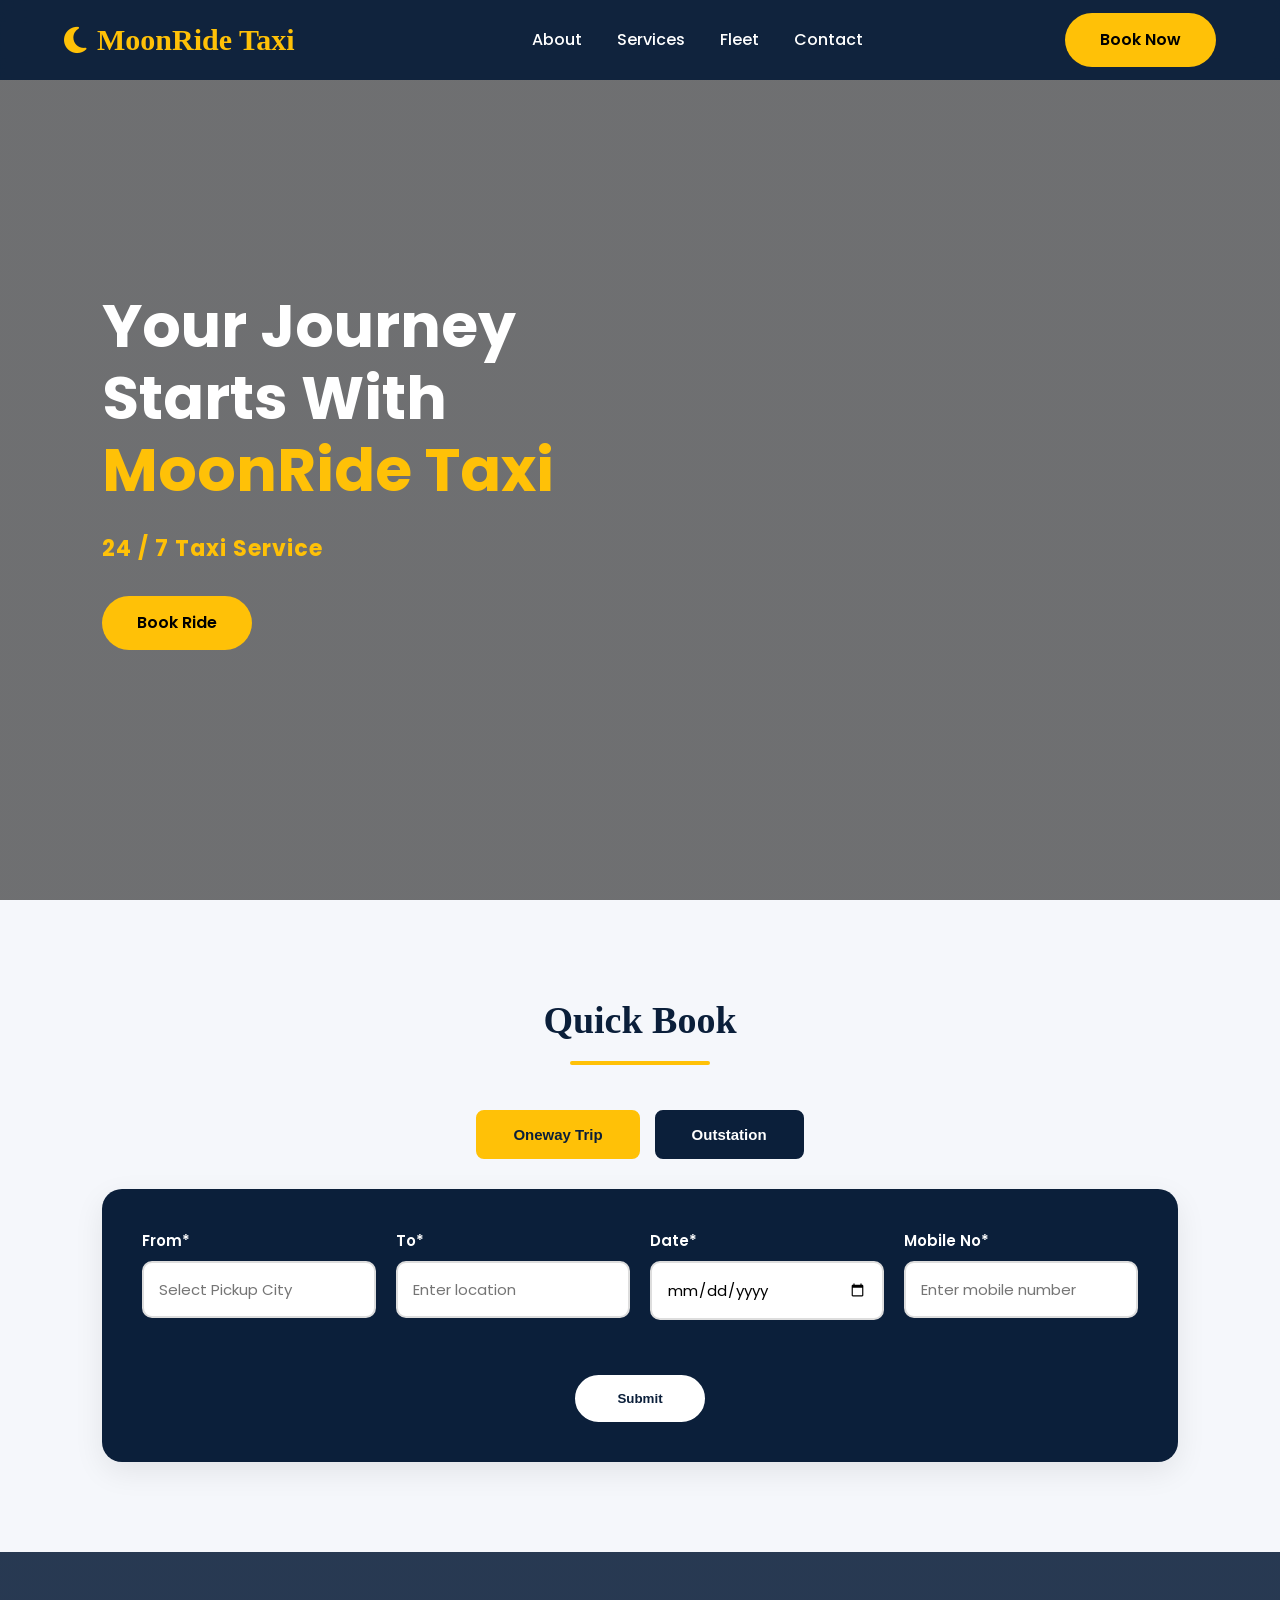
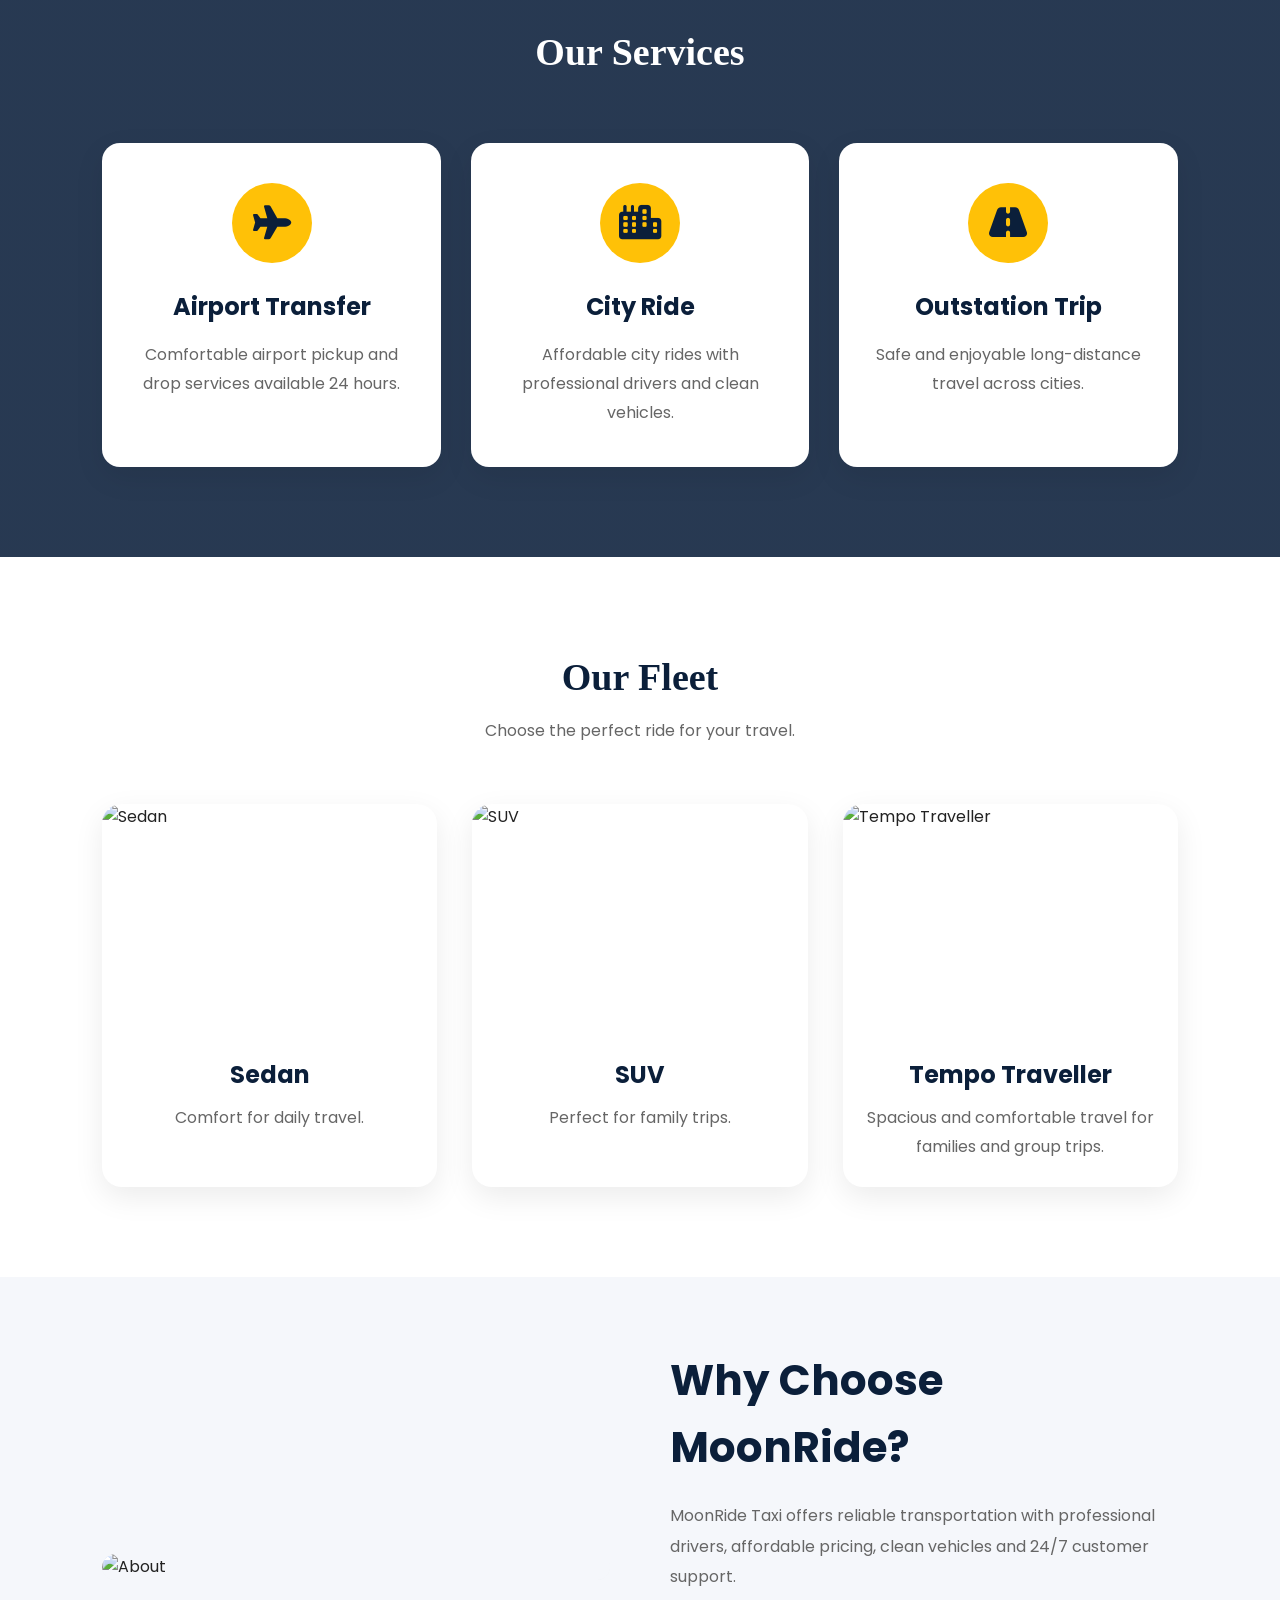
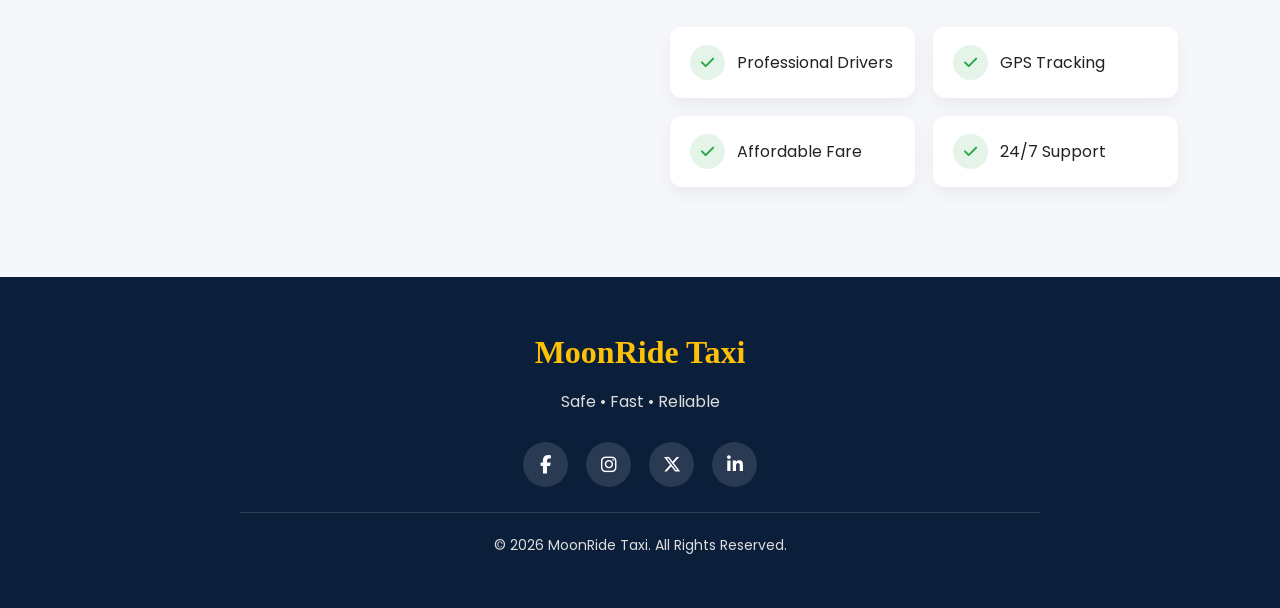
==== index.html @ 37bfb898 "Add files via upload" ====
<!DOCTYPE html>
<html lang="en">

<head>
    <meta charset="UTF-8">
    <meta name="viewport" content="width=device-width, initial-scale=1.0">

    <title>MoonRide Taxi Booking</title>

    <!-- Google Font -->
    <link rel="preconnect" href="https://fonts.googleapis.com">
    <link rel="preconnect" href="https://fonts.gstatic.com" crossorigin>

    <link href="https://fonts.googleapis.com/css2?family=Poppins:wght@300;400;500;600;700;800&display=swap"
        rel="stylesheet">

    <!-- Font Awesome -->
    <link rel="stylesheet" href="https://cdnjs.cloudflare.com/ajax/libs/font-awesome/6.7.2/css/all.min.css">

    <!-- CSS -->
    <link rel="stylesheet" href="style.css">

</head>

<body>

    <!-- NAVBAR -->

    <header>

        <nav class="navbar">

            <div class="logo">

                <i class="fa-solid fa-moon"></i>

                <span>MoonRide Taxi</span>

            </div>

            <ul class="nav-links">

                <a href="index.html" class="active">

                <li><a href="about.html">About</a></li>

                <li><a href="services.html">Services</a></li>

                <li><a href="fleet.html">Fleet</a></li>

                <li><a href="contact.html">Contact</a></li>

            </ul>

            <a href="bookings.html" class="btn">Book Now</a>
            <div class="menu">
                <i class="fa-solid fa-bars"></i>
            </div>
        </nav>
    </header>

    <!-- HERO -->

    <section class="hero" id="home">

        <div class="hero-content">

            <h1>
                Your Journey <br>
                Starts With <br><span>MoonRide Taxi</span>
            </h1>

            <h4>24 / 7 Taxi Service</h4>

            <div class="hero-buttons">

                <a href="bookings.html" class="btn">Book Ride</a>

            </div>
        </div>
    </section>

    <!-- Quick Booking -->

    <section id="bookings">
        <h2 class="book">Quick Book</h2>
        <hr>
        <div class="tabs">
            <button class="active">Oneway Trip</button>
            <button>Outstation</button>
        </div>
    
        <div class="booking-box">
            <div class="form-row">
                
                <div class="input-group light">
                    <label>From*</label>
                    <input type="text" placeholder="Select Pickup City">
                </div>
    
                <div class="input-group light">
                    <label>To*</label>
                    <input type="text" placeholder="Enter location">
                </div>
    
                <div class="input-group light">
                    <label>Date*</label>
                    <input type="date">
                </div>
    
                <div class="input-group light">
                    <label>Mobile No*</label>
                    <input type="number" placeholder="Enter mobile number">
                </div>
    
            </div>
    
            <div class="btn-center">
                <button class="submit-btn">Submit</button>
            </div>
        </div>
    </section>


    <!-- SERVICES -->

    <section class="services" id="services">

        <div class="section-title light">

            <h2>Our Services</h2>

        </div>

        <div class="service-container">

            <div class="service-card">
                <i class="fa-solid fa-plane"></i>
                <h3>Airport Transfer</h3>
                <p>
                    Comfortable airport pickup and drop services
                    available 24 hours.
                </p>
            </div>

            <div class="service-card">

                <i class="fa-solid fa-city"></i>

                <h3>City Ride</h3>

                <p>

                    Affordable city rides with professional drivers
                    and clean vehicles.

                </p>

            </div>

            <div class="service-card">

                <i class="fa-solid fa-road"></i>

                <h3>Outstation Trip</h3>

                <p>

                    Safe and enjoyable long-distance travel
                    across cities.

                </p>

            </div>

        </div>

    </section>

    <!-- FLEET -->

    <section class="fleet" id="fleet">

        <div class="section-title dark">

            <h2>Our Fleet</h2>

            <p>Choose the perfect ride for your travel.</p>

        </div>

        <div class="fleet-container">

            <div class="fleet-card">

                <img src="images/Sedan.webp" alt="Sedan">

                <h3>Sedan</h3>

                <p>Comfort for daily travel.</p>

            </div>

            <div class="fleet-card">

                <img src="images/suv.jpg" alt="SUV">

                <h3>SUV</h3>

                <p>Perfect for family trips.</p>

            </div>

            <div class="fleet-card">
            
                <img src="images/tempo.jpg" alt="Tempo Traveller">
            
                <h3>Tempo Traveller</h3>
            
                <p>Spacious and comfortable travel for families and group trips.</p>
            
            </div>

        </div>

    </section>



    <!-- ABOUT -->

    <section class="about" id="about">

        <div class="about-image">

            <img src="images/gps.jpg" alt="About">

        </div>

        <div class="about-content">

            <h2>Why Choose MoonRide?</h2>

            <p>

                MoonRide Taxi offers reliable transportation with
                professional drivers, affordable pricing, clean
                vehicles and 24/7 customer support.

            </p>

            <div class="features">

                <div>

                    <i class="fa-solid fa-check"></i>

                    Professional Drivers

                </div>

                <div>

                    <i class="fa-solid fa-check"></i>

                    GPS Tracking

                </div>

                <div>

                    <i class="fa-solid fa-check"></i>

                    Affordable Fare

                </div>

                <div>

                    <i class="fa-solid fa-check"></i>

                    24/7 Support

                </div>

            </div>

        </div>

    </section>

    <!-- FOOTER -->

    <footer>

        <div class="footer-content">

            <h2>MoonRide Taxi</h2>

            <p> Safe • Fast • Reliable </p>

            <div class="social">

                <i class="fab fa-facebook-f"></i>

                <i class="fab fa-instagram"></i>

                <i class="fab fa-x-twitter"></i>

                <i class="fab fa-linkedin-in"></i>

            </div>

            <p class="copy">

                © 2026 MoonRide Taxi. All Rights Reserved.

            </p>

        </div>

    </footer>


    <!-- JS -->

    <script src="script.js"></script>

</body>
</html>
---- style.css ----
/* GOOGLE FONT */

@import url('https://fonts.googleapis.com/css2?family=Poppins:wght@300;400;500;600;700;800&display=swap');

/* VARIABLES */

:root {

    --primary: #0B1F3A;
    --secondary: #FFC107;

    --white: #ffffff;
    --black: #222222;

    --gray: #666666;
    --light: #f5f7fb;

    --shadow: 0 10px 30px rgba(0, 0, 0, 0.08);

}

/* RESET */

* {
    margin: 0;
    padding: 0;
    box-sizing: border-box;
    scroll-behavior: smooth;
}

html,
body {
    overflow-x: hidden;
}

body {

    font-family: 'Poppins', sans-serif;
    background: var(--light);
    color: var(--black);
    line-height: 1.6;

}

img {

    width: 100%;
    display: block;

}

a {

    text-decoration: none;

}

ul {

    list-style: none;

}

section {

    padding: 90px 8%;

}

/* REUSABLE */

.section-title {

    text-align: center;
    margin-bottom: 60px;

}

.section-title h2 {

    font-size: 38px;
    margin-bottom: 10px;
    font-family: "Cooper Black", serif;

}

.section-title.light h2 {

    color: var(--white);

}

.section-title.dark h2 {

    color: var(--primary);

}

.section-title p {

    color: var(--gray);
    font-size: 16px;

}

/* Page Banner */

.page-banner {

    height: 320px;

    background:
        linear-gradient(rgba(11, 31, 58, .75),
            rgba(11, 31, 58, .75)),
        url('images/home.jpg') center/cover;

    display: flex;
    justify-content: center;
    align-items: center;

    text-align: center;

    margin-top: 80px;

}

.banner-content h1 {

    color: var(--white);
    font-size: 50px;
    margin-bottom: 10px;

}

.banner-content p {

    color: #eaeaea;
    font-size: 18px;

}

/* BUTTONS */

.btn {

    display: inline-block;

    padding: 14px 35px;

    background: var(--secondary);

    color: #000;

    border: none;

    border-radius: 40px;

    font-weight: 600;

    cursor: pointer;

    transition: 0.35s ease;

}

.btn:hover {

    background: var(--primary);

    color: var(--white);

    transform: translateY(-4px);

}

.submit-btn {

    padding: 14px 40px;

    background: var(--white);

    color: var(--primary);

    border: 2px solid var(--white);

    border-radius: 30px;

    font-weight: 600;

    cursor: pointer;

    transition: .3s;

}

.submit-btn:hover {

    background: transparent;

    color: var(--white);

}

/* NAVBAR */

header {

    position: fixed;

    top: 0;
    left: 0;

    width: 100%;

    z-index: 1000;

    background: rgba(11, 31, 58, .95);

    backdrop-filter: blur(10px);

}

.navbar {

    width: 90%;

    height: 80px;

    margin: auto;

    display: flex;

    justify-content: space-between;

    align-items: center;

}

.logo {

    display: flex;

    align-items: center;

    gap: 10px;

    color: var(--secondary);

    font-size: 30px;

    font-weight: 700;

    font-family: "Cooper Black", serif;

}

.logo i {

    font-size: 30px;

}

.nav-links {

    display: flex;

    align-items: center;

    gap: 35px;

}

.nav-links a {

    color: var(--white);

    font-weight: 500;

    transition: .3s;

}

.nav-links a:hover {

    color: var(--secondary);

}

.nav-links a.active {

    color: var(--secondary);

    font-weight: 600;

}

/* MOBILE NAVBAR */

.menu {

    display: none;

    color: var(--white);

    font-size: 28px;

    cursor: pointer;

}

@media (max-width:768px) {

    .menu {

        display: block;

    }

    .navbar .btn {

        display: none;

    }

    .nav-links {

        position: absolute;

        top: 80px;
        left: 0;

        width: 100%;

        background: var(--primary);

        flex-direction: column;

        text-align: center;

        max-height: 0;

        overflow: hidden;

        transition: .4s ease;

        gap: 0;

    }

    .nav-links.active {

        max-height: 500px;

        padding: 15px 0;

    }

    .nav-links li {

        width: 100%;

        padding: 15px 0;

        border-bottom:
            1px solid rgba(255, 255, 255, .08);

    }

    .nav-links a {

        font-size: 17px;

    }

}

/* COMMON PAGE SPACING */

.booking-page,
.about,
.services,
.fleet-page,
.contact-page {

    padding-top: 70px;

}

/* HERO SECTION */

.hero {

    min-height: 100vh;

    display: flex;
    align-items: center;

    background:
        linear-gradient(rgba(0, 0, 0, .55),
            rgba(0, 0, 0, .55)),
        url("images/home.jpg") center/cover no-repeat;

    padding: 120px 8% 80px;

}

.hero-content {

    max-width: 650px;

}

.hero-content h4 {

    color: var(--secondary);

    font-size: 22px;

    margin-bottom: 15px;

    letter-spacing: 1px;

}

.hero-content h1 {

    color: var(--white);

    font-size: 60px;

    line-height: 1.2;

    margin-bottom: 25px;

}

.hero-content h1 span {

    color: var(--secondary);

}

.hero-buttons {

    display: flex;

    gap: 20px;

    margin-top: 30px;

}

/* QUICK BOOKING */

#bookings {

    background: var(--light);

}

.book {

    text-align: center;

    font-size: 38px;

    color: var(--primary);

    font-family: "Cooper Black", serif;

    margin-bottom: 10px;

}

#bookings hr {

    width: 140px;

    height: 4px;

    border: none;

    margin: auto;

    margin-bottom: 45px;

    background: var(--secondary);

    border-radius: 50px;

}

/* BOOKING TABS */

.tabs {

    display: flex;

    justify-content: center;

    gap: 15px;

    margin-bottom: 30px;

    flex-wrap: wrap;

}

.tabs button {

    padding: 14px 35px;

    border: 2px solid var(--primary);

    background: var(--primary);

    color: var(--white);

    font-size: 15px;

    font-weight: 600;

    border-radius: 8px;

    cursor: pointer;

    transition: .3s;

}

.tabs button:hover {

    background: var(--secondary);

    color: var(--primary);

    border-color: var(--secondary);

}

.tabs button.active {

    background: var(--secondary);

    color: var(--primary);

    border-color: var(--secondary);

}

/* BOOKING BOX */

.booking-box {

    max-width: 1150px;

    margin: auto;

    background: var(--primary);

    padding: 40px;

    border-radius: 20px;

    box-shadow: var(--shadow);

}

.form-row {

    display: grid;

    grid-template-columns: repeat(4, 1fr);

    gap: 20px;

}

.booking-box .input-group {

    display: flex;

    flex-direction: column;

}

.booking-box label {

    color: var(--white);

    margin-bottom: 8px;

    font-size: 15px;

    font-weight: 500;

}

.booking-box input {

    width: 100%;

    padding: 14px 15px;

    border: none;

    border-radius: 10px;

    outline: none;

    font-size: 15px;

    transition: .3s;

}

.booking-box input:focus {

    box-shadow: 0 0 10px rgba(255, 193, 7, .45);

}

.btn-center {

    text-align: center;

    margin-top: 35px;

}

/* RESPONSIVE */

@media(max-width:992px) {

    .form-row {

        grid-template-columns: repeat(2, 1fr);

    }

    .hero-content h1 {

        font-size: 50px;

    }

}

@media(max-width:768px) {

    .hero {

        text-align: center;

        justify-content: center;

    }

    .hero-content {

        max-width: 100%;

    }

    .hero-content h1 {

        font-size: 42px;

    }

    .hero-buttons {

        justify-content: center;

    }

    .form-row {

        grid-template-columns: 1fr;

    }

    .tabs {

        flex-direction: column;

        align-items: center;

    }

    .tabs button {

        width: 240px;

    }

}

@media(max-width:576px) {

    .hero {

        padding-top: 120px;

    }

    .hero-content h4 {

        font-size: 18px;

    }

    .hero-content h1 {

        font-size: 34px;

    }

    .book {

        font-size: 30px;

    }

    .booking-box {

        padding: 25px;

    }

}

/* SERVICES SECTION */

.services {

    background:
        linear-gradient(rgba(11, 31, 58, .88),
            rgba(11, 31, 58, .88)),
        url("images/service.jpg") center/cover no-repeat;

}

.service-container {

    display: grid;

    grid-template-columns: repeat(auto-fit, minmax(280px, 1fr));

    gap: 30px;

}

.service-card {

    background: var(--white);

    padding: 40px 30px;

    border-radius: 18px;

    text-align: center;

    box-shadow: var(--shadow);

    transition: .35s ease;

    cursor: pointer;

}

.service-card:hover {

    transform: translateY(-10px);

    background: var(--primary);

}

.service-card i {

    width: 80px;

    height: 80px;

    margin: auto;

    margin-bottom: 25px;

    border-radius: 50%;

    background: var(--secondary);

    color: var(--primary);

    display: flex;

    justify-content: center;

    align-items: center;

    font-size: 34px;

    transition: .5s;

}

.service-card:hover i {

    transform: rotate(360deg);

}

.service-card h3 {

    font-size: 24px;

    margin-bottom: 15px;

    color: var(--primary);

    transition: .3s;

}

.service-card p {

    color: var(--gray);

    line-height: 1.8;

    transition: .3s;

}

.service-card:hover h3,
.service-card:hover p {

    color: var(--white);

}

/* STATS SECTION */

.stats {

    background: var(--light);

}

.stats .container {

    max-width: 1200px;

    margin: auto;

}

.stats .row {

    display: grid;

    grid-template-columns: repeat(auto-fit, minmax(250px, 1fr));

    gap: 30px;

}

.stat-box {

    background: var(--white);

    border-radius: 18px;

    padding: 35px 25px;

    text-align: center;

    box-shadow: var(--shadow);

    transition: .35s;

}

.stat-box:hover {

    transform: translateY(-8px);

}

.stat-box i {

    width: 70px;

    height: 70px;

    margin: auto;

    margin-bottom: 20px;

    border-radius: 50%;

    background: rgba(255, 193, 7, .15);

    color: var(--secondary);

    display: flex;

    justify-content: center;

    align-items: center;

    font-size: 30px;

}

.stat-box h2 {

    color: var(--primary);

    font-size: 34px;

    margin-bottom: 8px;

}

.stat-box p {

    color: var(--gray);

    font-size: 16px;

}

/* RESPONSIVE */

@media(max-width:768px) {

    .service-container {

        grid-template-columns: 1fr;

    }

    .stats .row {

        grid-template-columns: 1fr;

    }

    .service-card {

        padding: 35px 25px;

    }

}

/* HOME FLEET */

.fleet {

    background: var(--white);

}

.fleet-container {

    display: grid;

    grid-template-columns: repeat(auto-fit, minmax(300px, 1fr));

    gap: 35px;

}

.fleet-card {

    background: var(--white);

    border-radius: 20px;

    overflow: hidden;

    box-shadow: var(--shadow);

    transition: .4s ease;

}

.fleet-card:hover {

    transform: translateY(-10px);

}

.fleet-card img {

    height: 230px;

    object-fit: cover;

    transition: .5s;

}

.fleet-card:hover img {

    transform: scale(1.08);

}

.fleet-card h3 {

    color: var(--primary);

    text-align: center;

    font-size: 24px;

    margin: 22px 0 10px;

}

.fleet-card p {

    color: var(--gray);

    text-align: center;

    padding: 0 20px 25px;

    line-height: 1.8;

}


/* ABOUT */

.about {

    background: var(--light);

    display: grid;

    grid-template-columns: repeat(2, 1fr);

    gap: 60px;

    align-items: center;

}

.about-image {

    overflow: hidden;

    border-radius: 20px;

}

.about-image img {

    border-radius: 20px;

    box-shadow: var(--shadow);

    transition: .5s;

}

.about-image:hover img {

    transform: scale(1.05);

}

.about-content h2 {

    font-size: 42px;

    color: var(--primary);

    margin-bottom: 20px;

}

.about-content p {

    color: var(--gray);

    line-height: 1.9;

    margin-bottom: 35px;

}

/* FEATURES */

.features {

    display: grid;

    grid-template-columns: repeat(2, 1fr);

    gap: 18px;

}

.features div {

    background: var(--white);

    padding: 18px 20px;

    border-radius: 12px;

    display: flex;

    align-items: center;

    gap: 12px;

    box-shadow: 0 8px 18px rgba(0, 0, 0, .05);

    transition: .3s;

}

.features div:hover {

    transform: translateX(8px);

}

.features i {

    width: 35px;

    height: 35px;

    border-radius: 50%;

    background: rgba(40, 167, 69, .12);

    color: #28a745;

    display: flex;

    justify-content: center;

    align-items: center;

    font-size: 15px;

}

/* ABOUT STATS */

.stats {

    background: var(--white);

}

.stat-box {

    background: var(--light);

}

/* RESPONSIVE */

@media(max-width:992px) {

    .about {

        grid-template-columns: 1fr;

        gap: 40px;

    }

    .about-content {

        text-align: center;

    }

    .features {

        grid-template-columns: repeat(2, 1fr);

    }

}

@media(max-width:768px) {

    .fleet-container {

        grid-template-columns: 1fr;

    }

    .about-content h2 {

        font-size: 34px;

    }

    .features {

        grid-template-columns: 1fr;

    }

}

@media(max-width:576px) {

    .about-content h2 {

        font-size: 30px;

    }

    .fleet-card img {

        height: 210px;

    }

}

/* BOOKING PAGE */

.booking-page {
    background: var(--light);
}

.booking-container {
    max-width: 1000px;
    margin: auto;
}

.booking-left {
    background: #fff;
    padding: 40px;
    border-radius: 20px;
    box-shadow: var(--shadow);
}

.booking-left h2 {
    color: var(--primary);
    font-size: 34px;
    margin-bottom: 30px;
    text-align: center;
}

/* FORM HEADINGS */

.booking-left h3 {
    margin: 35px 0 20px;
    font-size: 22px;
    color: var(--primary);
    display: flex;
    align-items: center;
    gap: 10px;
    border-bottom: 2px solid #eee;
    padding-bottom: 10px;
}

.booking-left h3 i {
    color: var(--secondary);
}

/* FORM ELEMENTS */

.input-group {
    display: flex;
    flex-direction: column;
    margin-bottom: 20px;
}

.input-group label {
    font-weight: 600;
    margin-bottom: 8px;
    color: var(--primary);
}

.input-group.light label{
    font-weight: 600;
    margin-bottom: 8px;
    color: #fff;
}

.input-group input,
.input-group select,
.input-group textarea {

    width: 100%;
    padding: 15px;
    border: 2px solid #ddd;
    border-radius: 10px;
    font-size: 15px;
    font-family: 'Poppins', sans-serif;
    outline: none;
    transition: .3s;
}

.input-group input:focus,
.input-group select:focus,
.input-group textarea:focus {

    border-color: var(--secondary);
    box-shadow: 0 0 8px rgba(255, 193, 7, .25);

}

textarea {
    resize: none;
}

.double {
    display: grid;
    grid-template-columns: repeat(2, 1fr);
    gap: 20px;
}

/* VEHICLE CARDS */

.vehicle-grid {

    display: grid;
    grid-template-columns: repeat(2, 1fr);
    gap: 20px;
    margin-top: 20px;

}

.vehicle-card {

    background: #fff;
    border: 2px solid #eee;
    border-radius: 15px;
    padding: 25px;
    text-align: center;
    cursor: pointer;
    transition: .3s;

}

.vehicle-card:hover {

    transform: translateY(-8px);
    border-color: var(--secondary);

}

.vehicle-card.active {

    background: #fff9e6;
    border-color: var(--secondary);

}

.vehicle-card i {

    font-size: 36px;
    color: var(--secondary);
    margin-bottom: 12px;

}

.vehicle-card h4 {

    color: var(--primary);
    margin-bottom: 8px;

}

.vehicle-card p {

    color: var(--gray);
    margin: 5px 0;

}

/* BOOK BUTTON */

.search-btn {

    width: 100%;
    margin-top: 30px;
    display: flex;
    justify-content: center;
    align-items: center;
    gap: 10px;
    font-size: 17px;

}

/* SUCCESS POPUP */

.success-popup {

    position: fixed;
    inset: 0;
    background: rgba(0, 0, 0, .45);
    display: none;
    justify-content: center;
    align-items: center;
    z-index: 9999;

}

.success-popup.show {
    display: flex;
}

.popup-content {

    background: #fff;
    width: 330px;
    padding: 35px;
    text-align: center;
    border-radius: 18px;
    animation: popup .35s ease;

}

.popup-content i {

    font-size: 60px;
    color: #28a745;
    margin-bottom: 15px;

}

.popup-content h2 {

    color: var(--primary);
    margin-bottom: 10px;

}

.popup-content p {

    color: var(--gray);

}

@keyframes popup {

    from {
        transform: scale(.8);
        opacity: 0;
    }

    to {
        transform: scale(1);
        opacity: 1;
    }

}

/* RESPONSIVE - BOOKING PAGE */

@media (max-width:992px) {

    .booking-container {
        grid-template-columns: 1fr;
    }

}

@media (max-width:768px) {

    .double {
        grid-template-columns: 1fr;
    }

    .vehicle-grid {
        grid-template-columns: 1fr;
    }

}

@media (max-width:576px) {

    .booking-left {
        padding: 25px;
    }

}

/* FLEET PAGE */

.fleet-page {
    background: var(--light);
}

.fleet-grid {

    display: grid;
    grid-template-columns: repeat(auto-fit, minmax(320px, 1fr));
    gap: 35px;

}

.fleet-box {

    background: #fff;
    border-radius: 20px;
    overflow: hidden;
    box-shadow: var(--shadow);
    transition: .35s;
    display: flex;
    flex-direction: column;

}

.fleet-box:hover {
    transform: translateY(-10px);
}

.fleet-box img {

    height: 220px;
    object-fit: cover;
    transition: .35s;

}

.fleet-box:hover img {
    transform: scale(1.05);
}

.fleet-content {

    padding: 30px;
    display: flex;
    flex-direction: column;
    flex: 1;

}

.fleet-content h3 {

    color: var(--primary);
    margin-bottom: 10px;

}

.fleet-content p {

    color: var(--gray);
    line-height: 1.7;
    margin-bottom: 20px;

}

.fleet-content ul {

    margin-bottom: 25px;

}

.fleet-content ul li {

    display: flex;
    align-items: center;
    gap: 10px;
    margin: 12px 0;
    color: #555;

}

.fleet-content li i {

    color: var(--secondary);

}

.fleet-content .btn {

    margin-top: auto;
    text-align: center;

}

/* CONTACT PAGE */

.contact-page {
    background: var(--light);
}

.contact-cards {

    display: grid;
    grid-template-columns: repeat(auto-fit, minmax(250px, 1fr));
    gap: 30px;
    margin-bottom: 60px;

}

.contact-card {

    background: #fff;
    border-radius: 18px;
    padding: 35px;
    text-align: center;
    box-shadow: var(--shadow);
    transition: .35s;

}

.contact-card:hover {
    transform: translateY(-8px);
}

.contact-card i {

    width: 70px;
    height: 70px;
    margin: auto;
    margin-bottom: 20px;

    display: flex;
    align-items: center;
    justify-content: center;

    border-radius: 50%;
    background: var(--secondary);
    color: var(--primary);
    font-size: 28px;

    transition: .3s;

}

.contact-card:hover i {
    transform: rotate(10deg) scale(1.08);
}

.contact-card h3 {

    color: var(--primary);
    margin-bottom: 10px;

}

.contact-card p {

    color: var(--gray);

}

.contact-form-box {

    max-width: 850px;
    margin: auto;

    background: #fff;

    padding: 40px;

    border-radius: 20px;

    box-shadow: var(--shadow);

}

.contact-form-box h2 {

    color: var(--primary);
    margin-bottom: 25px;
    text-align: center;

}

.contact-form-box form {

    display: grid;
    grid-template-columns: repeat(2, 1fr);
    gap: 20px;

}

.contact-form-box input,
.contact-form-box textarea {

    width: 100%;

    padding: 15px;

    border: 1px solid #ddd;

    border-radius: 10px;

    outline: none;

    font-size: 15px;

    font-family: 'Poppins', sans-serif;

    transition: .3s;

}

.contact-form-box input:focus,
.contact-form-box textarea:focus {

    border-color: var(--secondary);

    box-shadow: 0 0 8px rgba(255, 193, 7, .25);

}

.contact-form-box textarea {

    resize: none;

    grid-column: 1/-1;

}

.contact-form-box button {

    grid-column: 1/-1;

}

@media (max-width:768px) {

    .contact-form-box {

        padding: 30px 20px;

    }

    .contact-form-box form {

        grid-template-columns: 1fr;

    }

}

/* FOOTER */

footer {
    background: var(--primary);
    color: var(--white);
    text-align: center;
    padding: 50px 8% 30px;
}

.footer-content {
    max-width: 800px;
    margin: auto;
}

.footer-content h2 {
    color: var(--secondary);
    font-size: 32px;
    margin-bottom: 10px;
    font-family: "Cooper Black", serif;
}

.footer-content p {
    color: #ddd;
    margin-bottom: 20px;
    line-height: 1.8;
}

.social {
    display: flex;
    justify-content: center;
    align-items: center;
    gap: 18px;
    margin: 25px 0;
}

.social i {
    width: 45px;
    height: 45px;
    border-radius: 50%;
    background: rgba(255, 255, 255, 0.12);
    display: flex;
    justify-content: center;
    align-items: center;
    font-size: 18px;
    cursor: pointer;
    transition: 0.3s ease;
}

.social i:hover {
    background: var(--secondary);
    color: var(--primary);
    transform: translateY(-5px);
}

.copy {
    margin-top: 25px;
    padding-top: 20px;
    border-top: 1px solid rgba(255, 255, 255, 0.15);
    color: #bbb;
    font-size: 14px;
}

/* FOOTER RESPONSIVE */

@media (max-width: 768px) {

    .footer-content h2 {
        font-size: 28px;
    }

    .footer-content p {
        font-size: 15px;
    }

    .social {
        gap: 15px;
    }

    .social i {
        width: 42px;
        height: 42px;
        font-size: 17px;
    }
}

@media (max-width: 576px) {

    footer {
        padding: 40px 6% 25px;
    }

    .footer-content h2 {
        font-size: 24px;
    }

    .copy {
        font-size: 13px;
    }
}
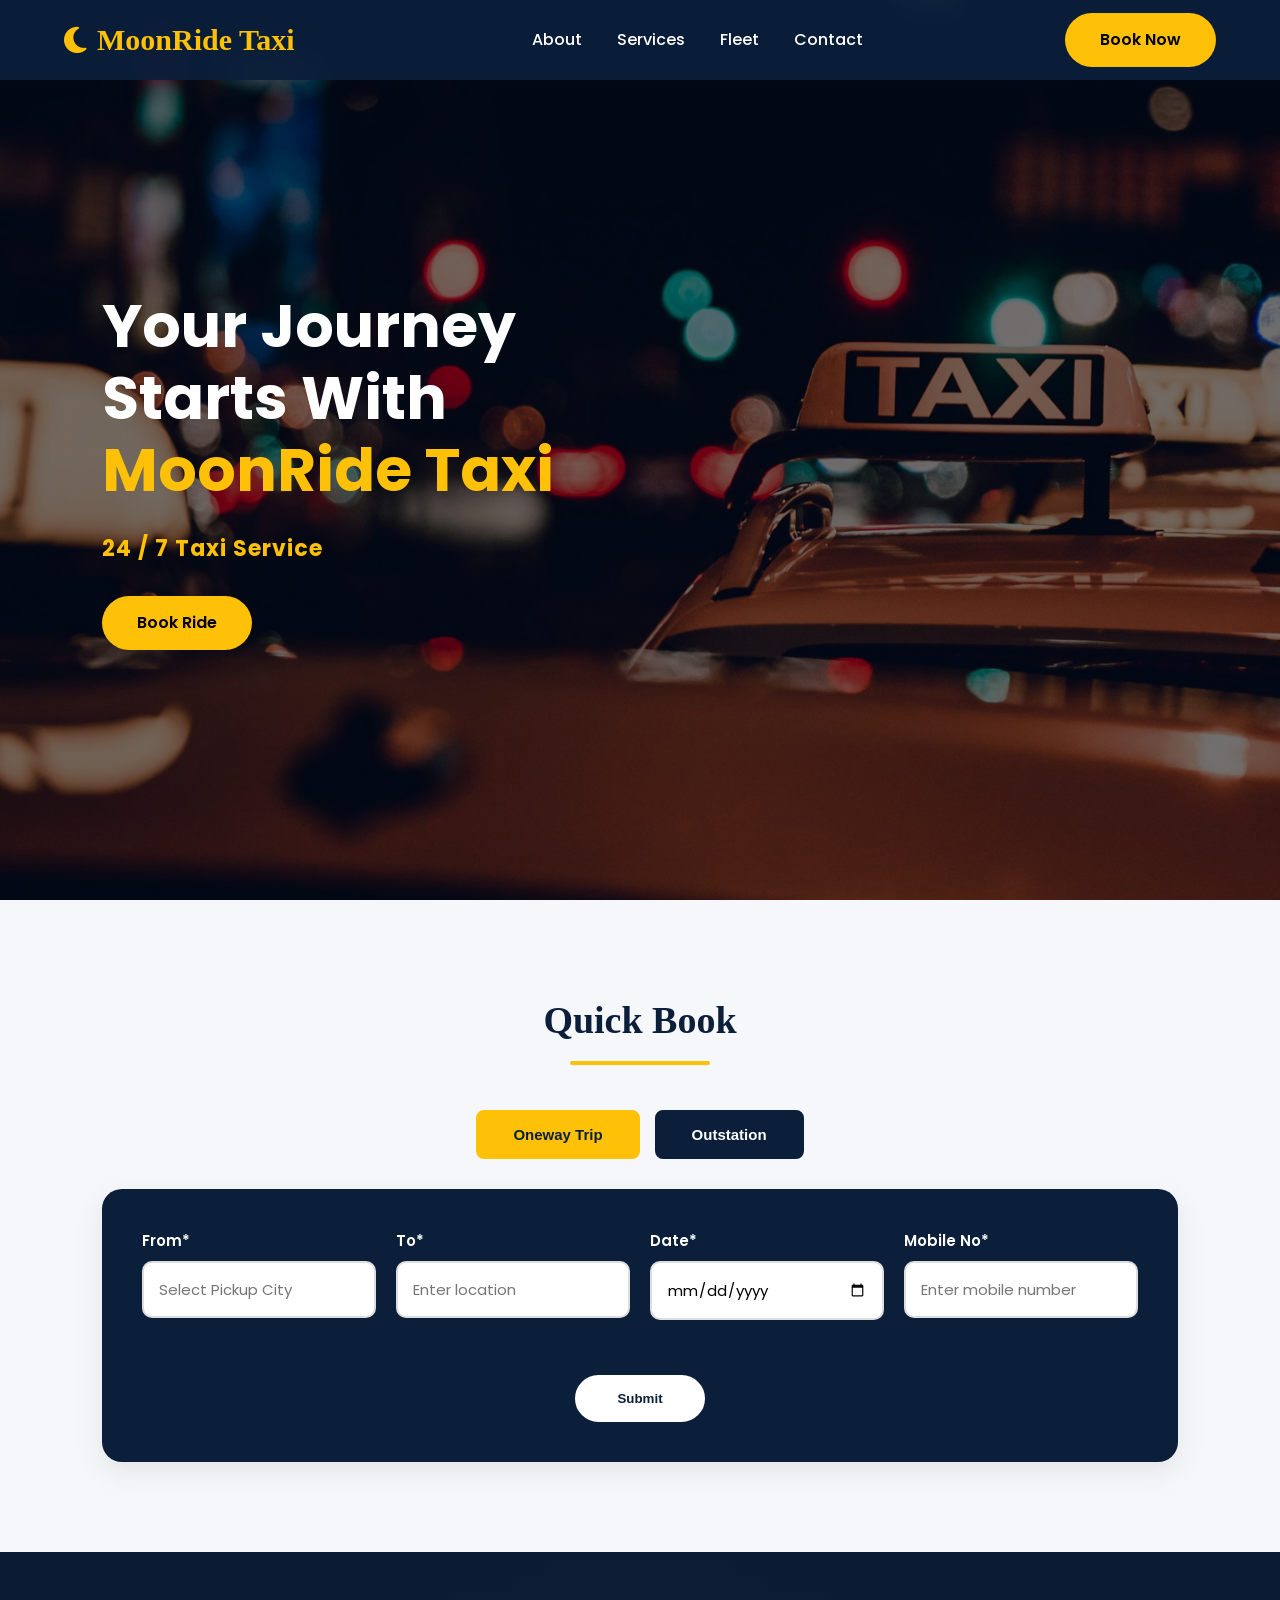
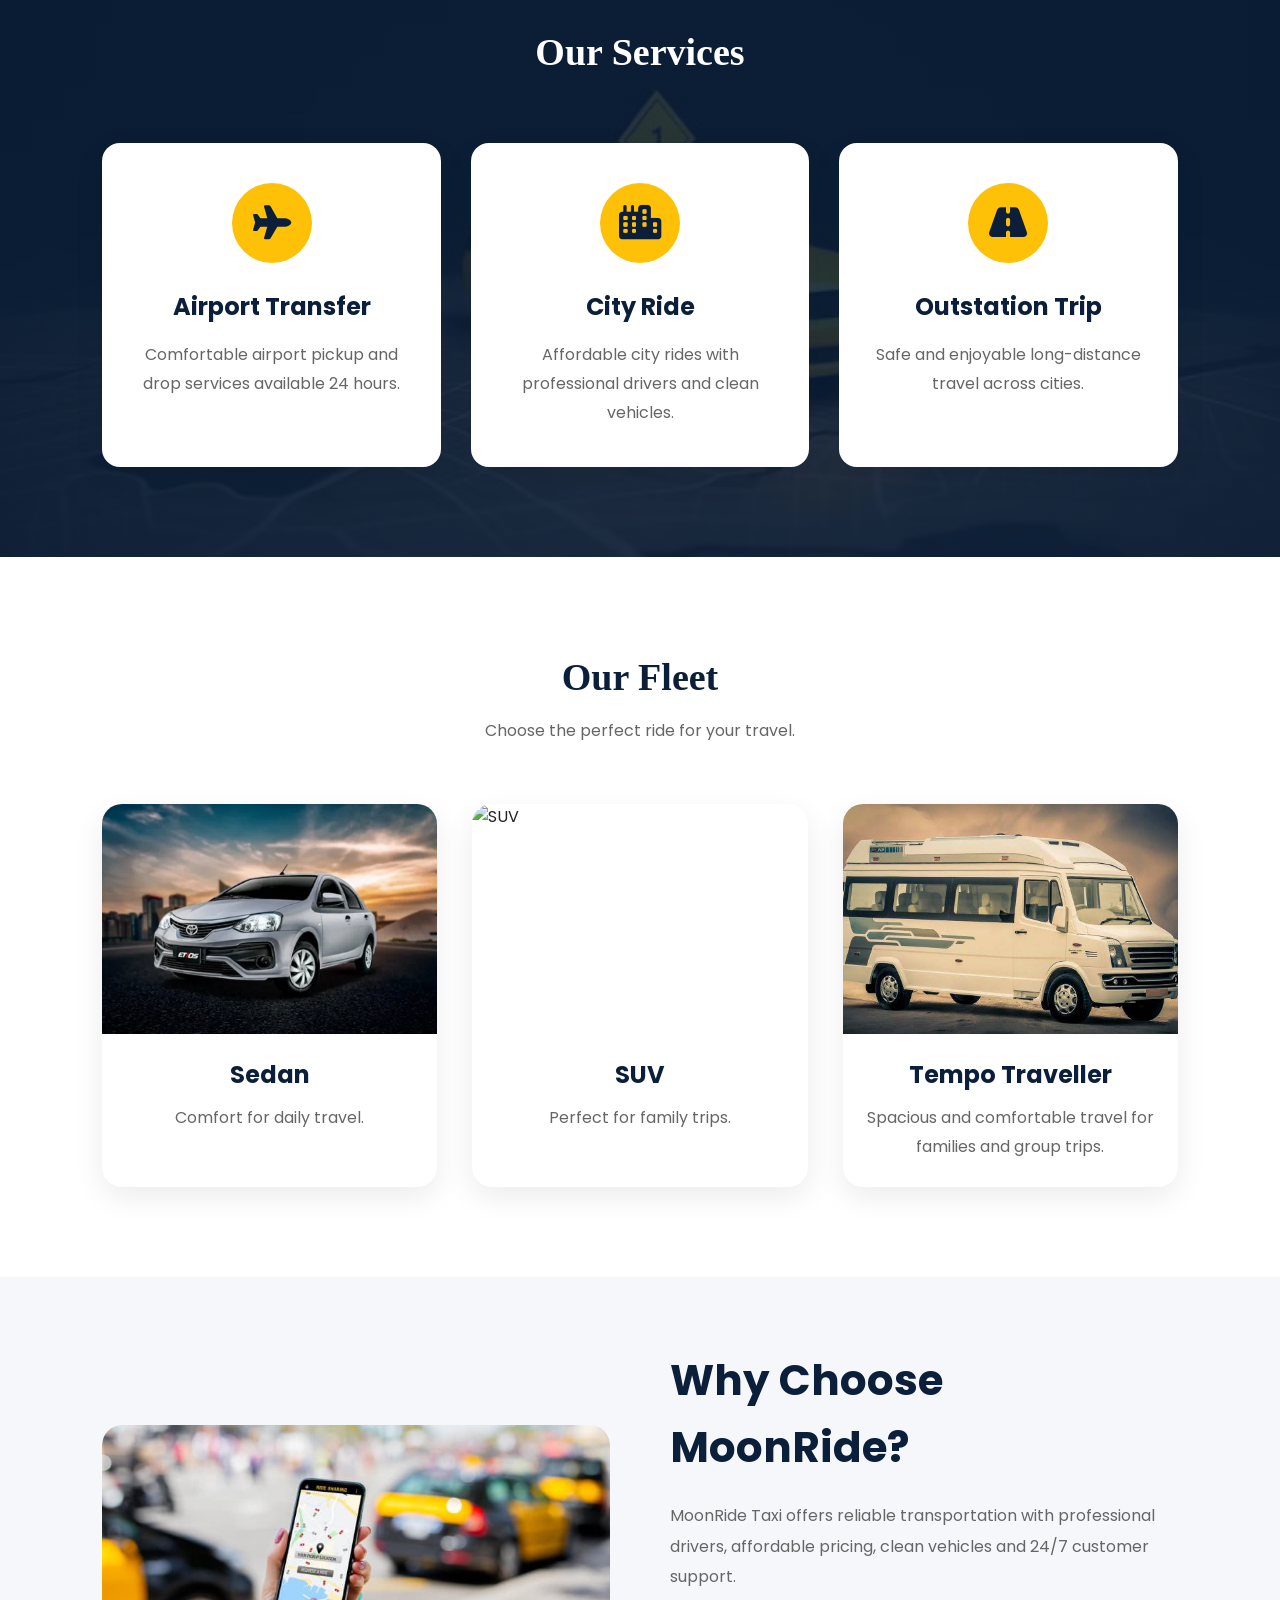
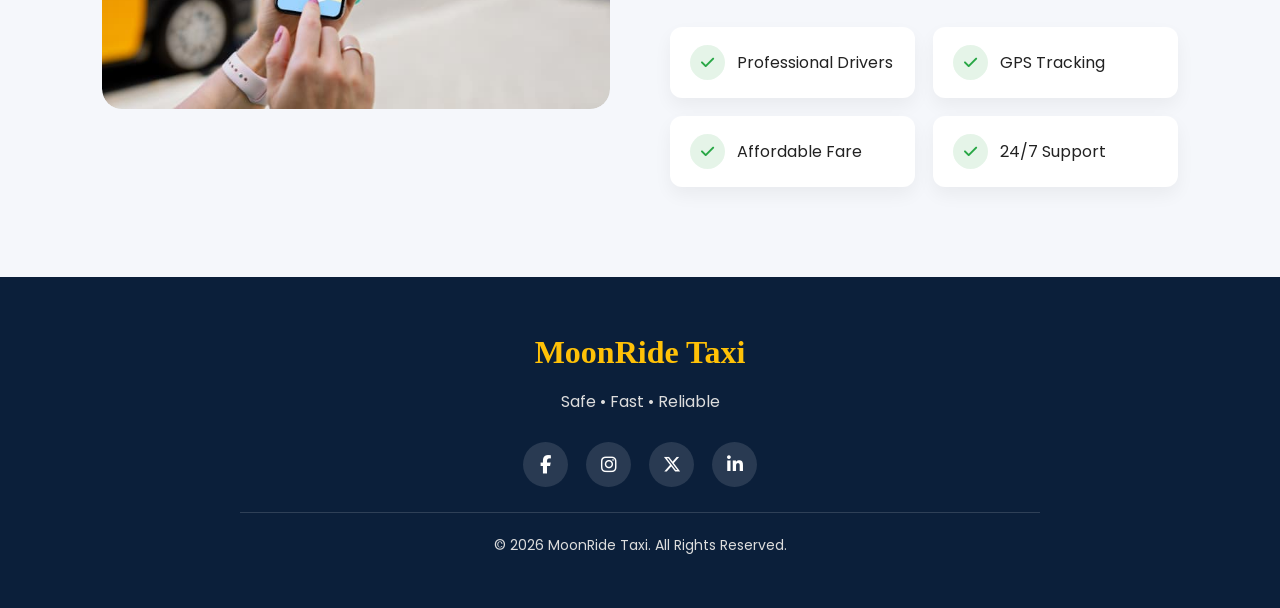
==== commit c8726641: "index.html" ====
--- a/index.html
+++ b/index.html
@@ -193,7 +193,7 @@
 
             <div class="fleet-card">
 
-                <img src="images/Sedan.webp" alt="Sedan">
+                <img src="Sedan.webp" alt="Sedan">
 
                 <h3>Sedan</h3>
 
@@ -213,7 +213,7 @@
 
             <div class="fleet-card">
             
-                <img src="images/tempo.jpg" alt="Tempo Traveller">
+                <img src="tempo.jpg" alt="Tempo Traveller">
             
                 <h3>Tempo Traveller</h3>
             
@@ -233,7 +233,7 @@
 
         <div class="about-image">
 
-            <img src="images/gps.jpg" alt="About">
+            <img src="gps.jpg" alt="About">
 
         </div>
 
@@ -327,4 +327,4 @@
     <script src="script.js"></script>
 
 </body>
-</html>+</html>
--- a/style.css
+++ b/style.css
@@ -112,7 +112,7 @@
     background:
         linear-gradient(rgba(11, 31, 58, .75),
             rgba(11, 31, 58, .75)),
-        url('images/home.jpg') center/cover;
+        url('home.jpg') center/cover;
 
     display: flex;
     justify-content: center;
@@ -361,8 +361,7 @@
 
         padding: 15px 0;
 
-        border-bottom:
-            1px solid rgba(255, 255, 255, .08);
+        border-bottom: 1px solid rgba(255, 255, 255, .08);
 
     }
 
@@ -398,7 +397,7 @@
     background:
         linear-gradient(rgba(0, 0, 0, .55),
             rgba(0, 0, 0, .55)),
-        url("images/home.jpg") center/cover no-repeat;
+        url("home.jpg") center/cover no-repeat;
 
     padding: 120px 8% 80px;
 
@@ -737,7 +736,7 @@
     background:
         linear-gradient(rgba(11, 31, 58, .88),
             rgba(11, 31, 58, .88)),
-        url("images/service.jpg") center/cover no-repeat;
+        url("service.jpg") center/cover no-repeat;
 
 }
 
@@ -1846,4 +1845,4 @@
     .copy {
         font-size: 13px;
     }
-}+}
